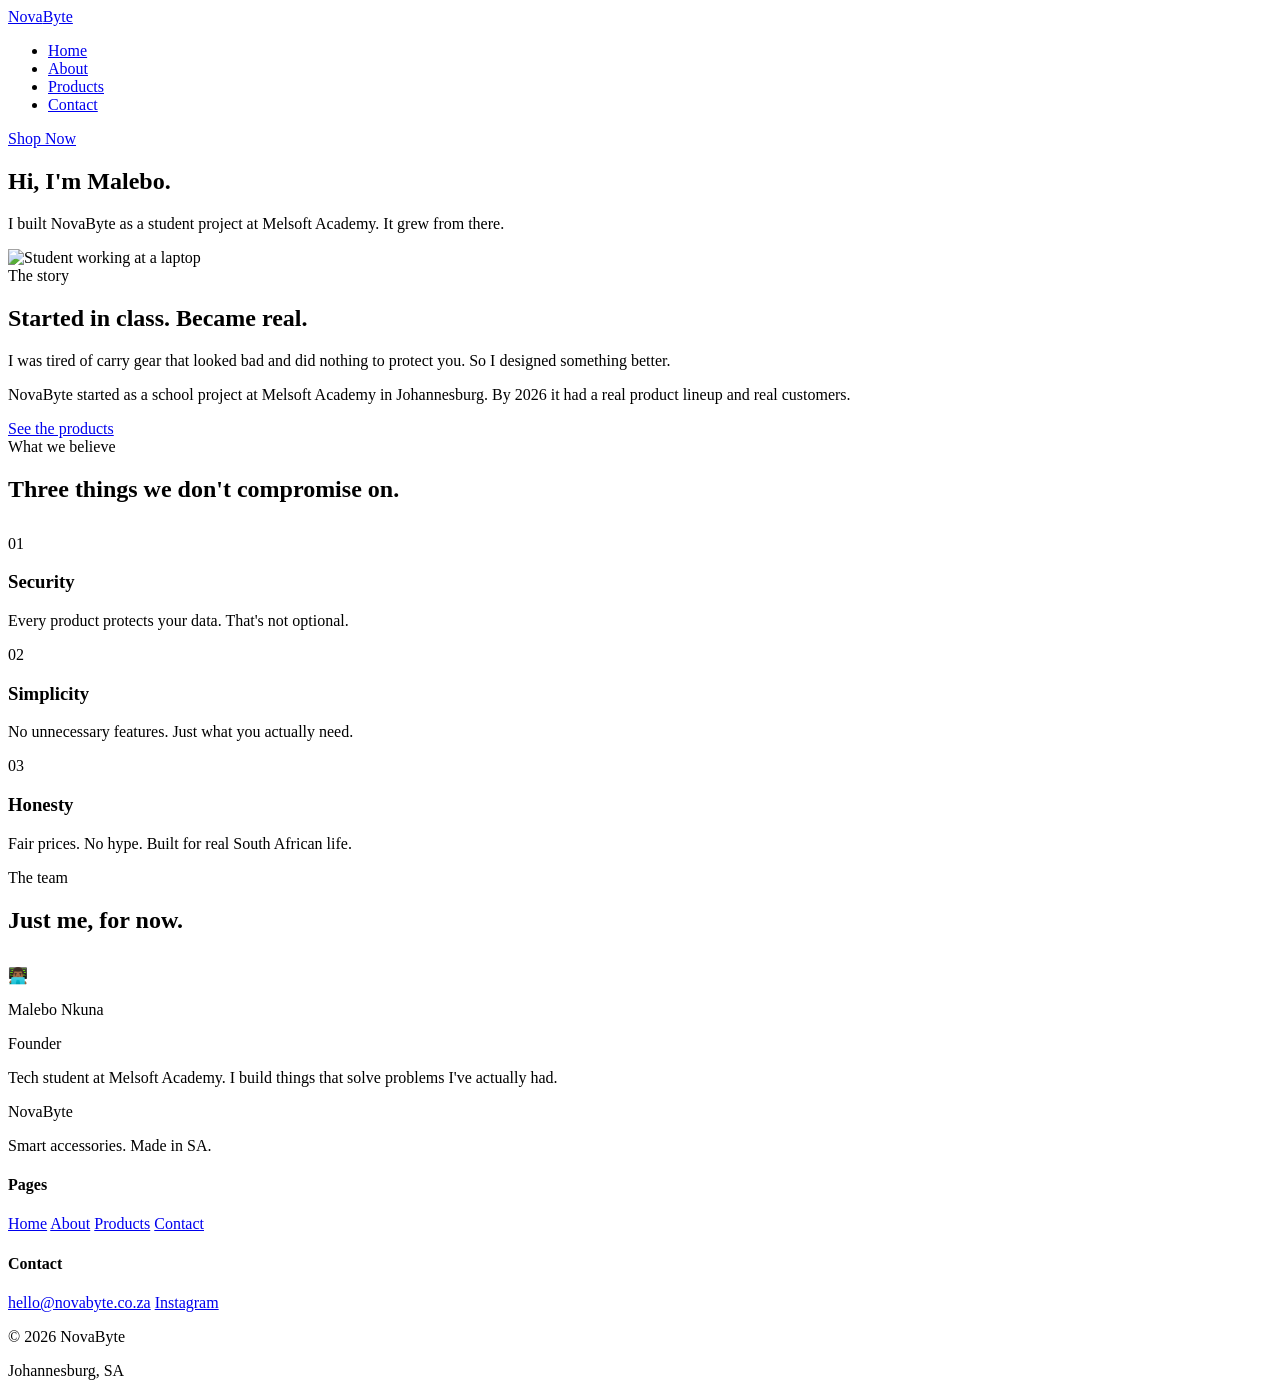
==== about.html @ 2d370640 "Initial website upload" ====
<!DOCTYPE html>
<html lang="en">
<head>
  <meta charset="UTF-8">
  <meta name="viewport" content="width=device-width, initial-scale=1.0">
  <title>About — NovaByte</title>
  <link rel="stylesheet" href="css/styles.css">
</head>
<body>

  <header class="site-header">
    <div class="container">
      <nav class="nav">
        <a href="index.html" class="nav-logo">Nova<span>Byte</span></a>
        <ul class="nav-links">
          <li><a href="index.html">Home</a></li>
          <li><a href="about.html" class="active">About</a></li>
          <li><a href="services.html">Products</a></li>
          <li><a href="contact.html">Contact</a></li>
        </ul>
        <a href="services.html" class="nav-cta">Shop Now</a>
      </nav>
    </div>
  </header>

  <main>

    <!-- Page heading -->
    <section class="page-hero">
      <div class="container">
        <h1>Hi, I'm Malebo.</h1>
        <p>I built NovaByte as a student project at Melsoft Academy. It grew from there.</p>
      </div>
    </section>

    <!-- Story -->
    <section class="section">
      <div class="container">
        <div class="story-grid">

          <div class="story-image">
            <img src="https://images.unsplash.com/photo-1517245386807-bb43f82c33c4?w=700&q=80" alt="Student working at a laptop">
          </div>

          <div class="story-text">
            <span class="section-label">The story</span>
            <h2>Started in class. Became real.</h2>
            <p>I was tired of carry gear that looked bad and did nothing to protect you. So I designed something better.</p>
            <p>NovaByte started as a school project at Melsoft Academy in Johannesburg. By 2026 it had a real product lineup and real customers.</p>
            <a href="services.html" class="btn-green" style="margin-top: 0.5rem;">See the products</a>
          </div>

        </div>
      </div>
    </section>

    <!-- Values -->
    <section class="section-white">
      <div class="container">
        <span class="section-label">What we believe</span>
        <h2>Three things we don't compromise on.</h2>

        <div style="margin-top: 2rem;">
          <div class="values-grid">
            <div class="value-card">
              <p class="value-number">01</p>
              <h3>Security</h3>
              <p>Every product protects your data. That's not optional.</p>
            </div>
            <div class="value-card">
              <p class="value-number">02</p>
              <h3>Simplicity</h3>
              <p>No unnecessary features. Just what you actually need.</p>
            </div>
            <div class="value-card">
              <p class="value-number">03</p>
              <h3>Honesty</h3>
              <p>Fair prices. No hype. Built for real South African life.</p>
            </div>
          </div>
        </div>
      </div>
    </section>

    <!-- Team -->
    <section class="section">
      <div class="container">
        <span class="section-label">The team</span>
        <h2>Just me, for now.</h2>

        <div style="margin-top: 2rem;">
          <div class="team-card" style="margin: 0 auto;">
            <div class="team-avatar">👨🏾‍💻</div>
            <p class="team-name">Malebo Nkuna</p>
            <p class="team-role">Founder</p>
            <p class="team-bio">Tech student at Melsoft Academy. I build things that solve problems I've actually had.</p>
          </div>
        </div>
      </div>
    </section>

  </main>

  <footer class="site-footer">
    <div class="container">
      <div class="footer-columns">
        <div class="footer-brand">
          <span class="nav-logo">Nova<span>Byte</span></span>
          <p>Smart accessories. Made in SA.</p>
        </div>
        <div class="footer-col">
          <h4>Pages</h4>
          <a href="index.html">Home</a>
          <a href="about.html">About</a>
          <a href="services.html">Products</a>
          <a href="contact.html">Contact</a>
        </div>
        <div class="footer-col">
          <h4>Contact</h4>
          <a href="mailto:hello@novabyte.co.za">hello@novabyte.co.za</a>
          <a href="#">Instagram</a>
        </div>
      </div>
      <div class="footer-bottom">
        <p>&copy; 2026 NovaByte</p>
        <p>Johannesburg, SA</p>
      </div>
    </div>
  </footer>

</body>
</html>
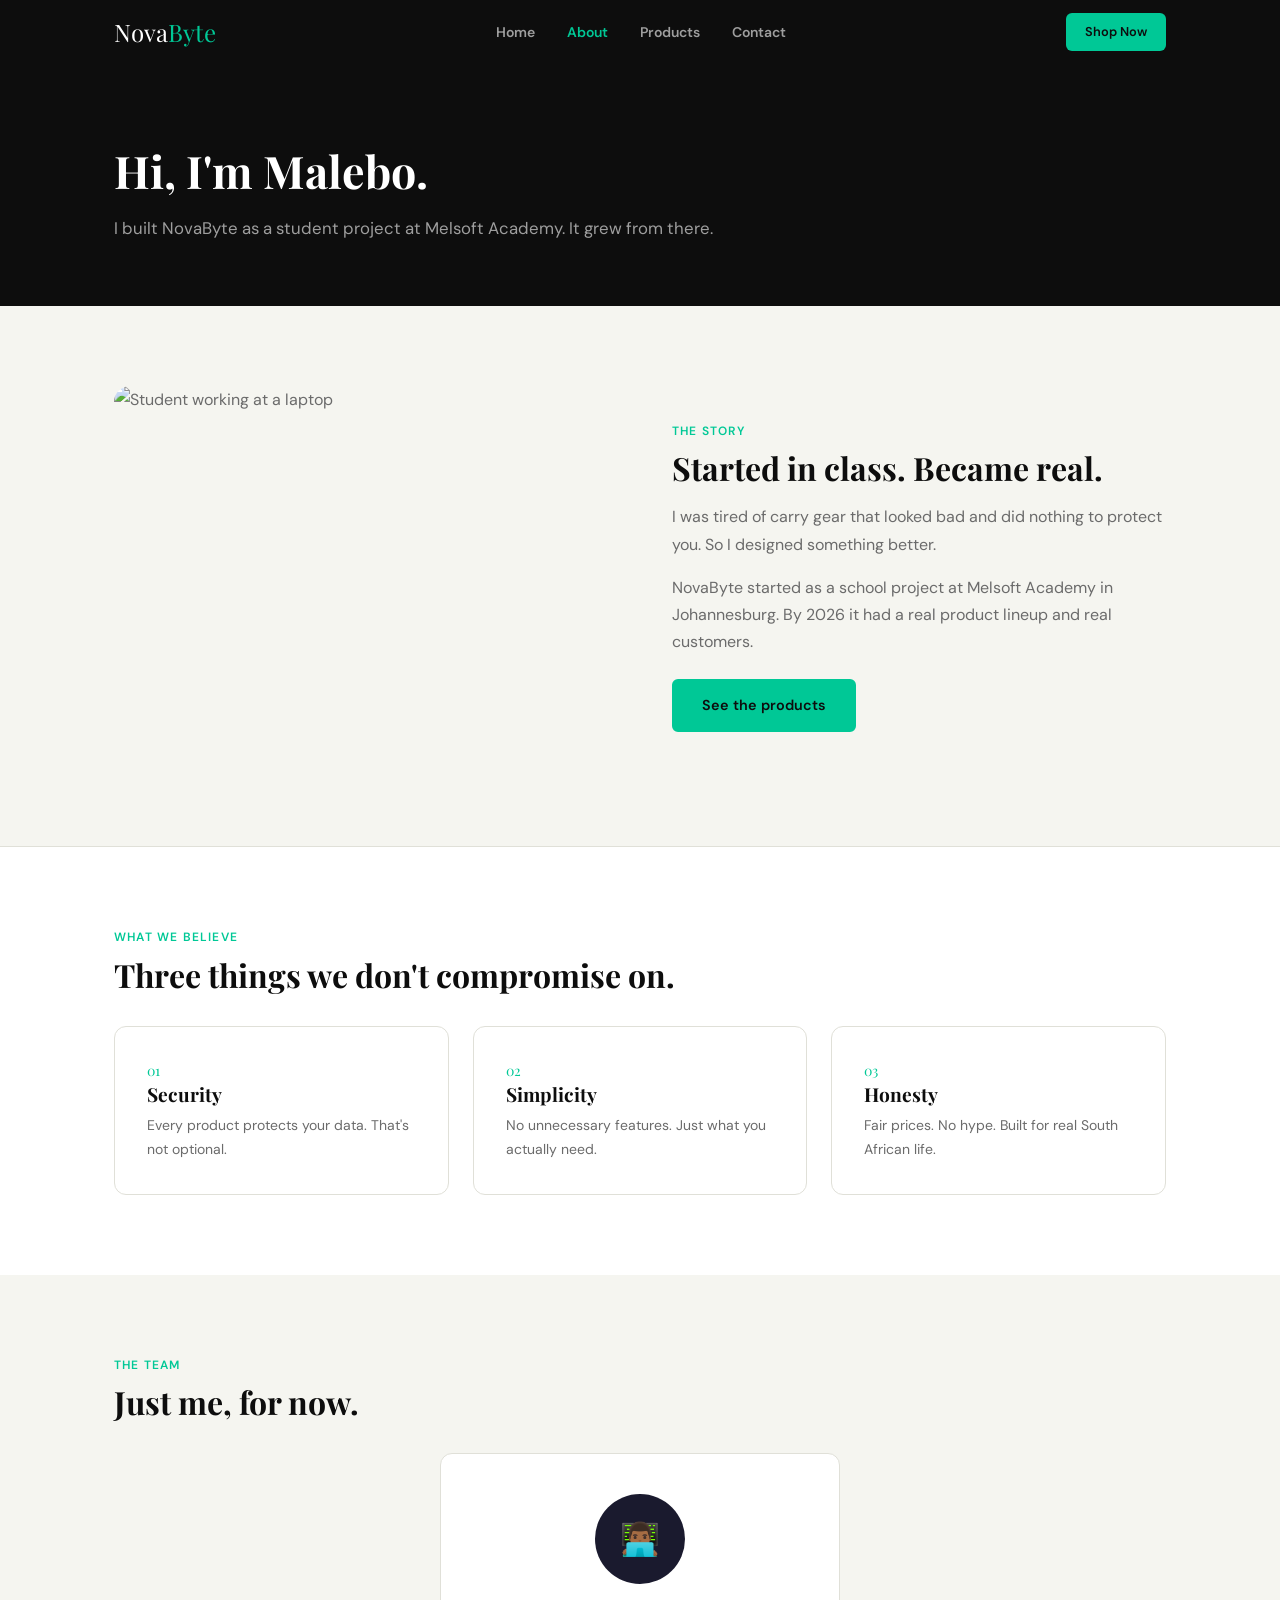
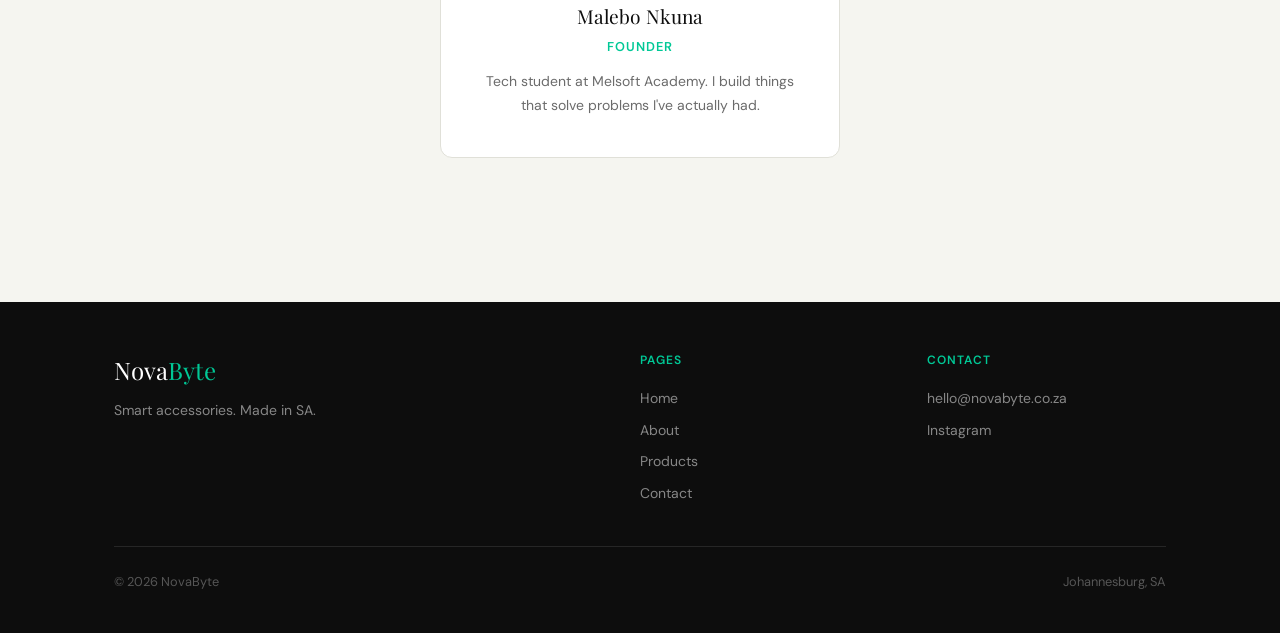
==== commit 4a4f79a5: "Fix stylesheet link in about.html" ====
--- a/about.html
+++ b/about.html
@@ -4,7 +4,7 @@
   <meta charset="UTF-8">
   <meta name="viewport" content="width=device-width, initial-scale=1.0">
   <title>About — NovaByte</title>
-  <link rel="stylesheet" href="css/styles.css">
+  <link rel="stylesheet" href="styles.css">
 </head>
 <body>
 
--- a/styles.css
+++ b/styles.css
@@ -0,0 +1,863 @@
+/* =============================================
+   NovaByte - Main Stylesheet
+   This is the ONE CSS file that styles ALL
+   4 pages of the website. Every page links
+   to this file using:
+   <link rel="stylesheet" href="css/styles.css">
+   ============================================= */
+
+/* This loads the two fonts we use from Google.
+   Playfair Display = fancy headings font
+   DM Sans = clean readable body font
+   If there is no internet, the browser will
+   just use a default font instead — that is fine */
+@import url('https://fonts.googleapis.com/css2?family=Playfair+Display:wght@700&family=DM+Sans:wght@400;600&display=swap');
+
+
+/* =============================================
+   COLOUR VARIABLES
+   Instead of typing the same colour code over
+   and over, we save them here as variables.
+   To use one you write: var(--color-green)
+   ============================================= */
+:root {
+  --color-black:    #0D0D0D;   /* very dark — used for header and footer */
+  --color-green:    #00C896;   /* bright teal-green — our brand colour */
+  --color-white:    #FFFFFF;   /* pure white */
+  --color-offwhite: #F5F5F0;   /* slightly warm white — page background */
+  --color-grey:     #6B6B6B;   /* medium grey — paragraph text */
+  --color-border:   #E0E0D8;   /* light grey — card borders and dividers */
+
+  --font-heading: 'Playfair Display', Georgia, serif;
+  --font-body:    'DM Sans', Arial, sans-serif;
+}
+
+
+/* =============================================
+   RESET
+   Browsers add their own default spacing.
+   This removes all of that so we start clean.
+   ============================================= */
+* {
+  margin: 0;
+  padding: 0;
+  box-sizing: border-box;
+}
+
+a {
+  text-decoration: none;
+  color: inherit;
+}
+
+ul {
+  list-style: none;
+}
+
+img {
+  max-width: 100%;
+  display: block;
+}
+
+
+/* =============================================
+   BASE BODY STYLES
+   ============================================= */
+body {
+  font-family: var(--font-body);
+  font-size: 16px;
+  line-height: 1.7;
+  background-color: var(--color-offwhite);
+  color: var(--color-grey);
+}
+
+h1, h2, h3 {
+  font-family: var(--font-heading);
+  color: var(--color-black);
+  line-height: 1.2;
+}
+
+h1 { font-size: 2.8rem; }
+h2 { font-size: 2rem; }
+h3 { font-size: 1.2rem; }
+
+p { margin-bottom: 1rem; }
+
+
+/* =============================================
+   CONTAINER
+   Centres content and limits max width
+   ============================================= */
+.container {
+  max-width: 1100px;
+  margin: 0 auto;
+  padding: 0 1.5rem;
+}
+
+
+/* =============================================
+   BUTTONS
+   ============================================= */
+.btn-green {
+  display: inline-block;
+  background-color: var(--color-green);
+  color: var(--color-black);
+  font-family: var(--font-body);
+  font-weight: 600;
+  font-size: 0.9rem;
+  padding: 0.75rem 1.75rem;
+  border-radius: 6px;
+  border: 2px solid var(--color-green);
+  cursor: pointer;
+}
+
+.btn-green:hover {
+  background-color: #009E78;
+  border-color: #009E78;
+}
+
+.btn-outline {
+  display: inline-block;
+  background-color: transparent;
+  color: var(--color-white);
+  font-family: var(--font-body);
+  font-weight: 600;
+  font-size: 0.9rem;
+  padding: 0.75rem 1.75rem;
+  border-radius: 6px;
+  border: 2px solid var(--color-white);
+  cursor: pointer;
+}
+
+.btn-outline:hover {
+  background-color: var(--color-white);
+  color: var(--color-black);
+}
+
+.btn-small {
+  display: inline-block;
+  background-color: transparent;
+  color: var(--color-black);
+  font-family: var(--font-body);
+  font-weight: 600;
+  font-size: 0.8rem;
+  padding: 0.4rem 1rem;
+  border-radius: 6px;
+  border: 2px solid var(--color-black);
+}
+
+.btn-small:hover {
+  background-color: var(--color-black);
+  color: var(--color-white);
+}
+
+
+/* =============================================
+   HEADER AND NAVIGATION
+   Sticky header — stays at top when scrolling.
+   Flexbox puts logo left, links right.
+   ============================================= */
+.site-header {
+  background-color: var(--color-black);
+  position: sticky;
+  top: 0;
+  z-index: 100;
+}
+
+.nav {
+  display: flex;
+  align-items: center;
+  justify-content: space-between;
+  height: 64px;
+}
+
+.nav-logo {
+  font-family: var(--font-heading);
+  font-size: 1.5rem;
+  color: var(--color-white);
+}
+
+.nav-logo span {
+  color: var(--color-green);
+}
+
+.nav-links {
+  display: flex;
+  gap: 2rem;
+}
+
+.nav-links a {
+  font-size: 0.875rem;
+  font-weight: 600;
+  color: rgba(255,255,255,0.6);
+}
+
+.nav-links a:hover {
+  color: var(--color-white);
+}
+
+/* The current page link turns green */
+.nav-links a.active {
+  color: var(--color-green);
+}
+
+.nav-cta {
+  background-color: var(--color-green);
+  color: var(--color-black);
+  font-weight: 600;
+  font-size: 0.8rem;
+  padding: 0.5rem 1.2rem;
+  border-radius: 6px;
+}
+
+.nav-cta:hover {
+  background-color: #009E78;
+}
+
+
+/* =============================================
+   FOOTER
+   Three columns using flexbox
+   ============================================= */
+.site-footer {
+  background-color: var(--color-black);
+  padding: 3rem 0 1.5rem;
+  margin-top: 4rem;
+}
+
+.footer-columns {
+  display: flex;
+  gap: 3rem;
+  margin-bottom: 2rem;
+}
+
+.footer-brand {
+  flex: 2;
+}
+
+.footer-brand p {
+  color: rgba(255,255,255,0.5);
+  font-size: 0.875rem;
+  margin-top: 0.5rem;
+}
+
+.footer-col {
+  flex: 1;
+}
+
+.footer-col h4 {
+  font-family: var(--font-body);
+  font-size: 0.75rem;
+  font-weight: 600;
+  letter-spacing: 0.08em;
+  text-transform: uppercase;
+  color: var(--color-green);
+  margin-bottom: 1rem;
+}
+
+.footer-col a {
+  display: block;
+  font-size: 0.875rem;
+  color: rgba(255,255,255,0.5);
+  margin-bottom: 0.5rem;
+}
+
+.footer-col a:hover {
+  color: var(--color-white);
+}
+
+.footer-bottom {
+  border-top: 1px solid rgba(255,255,255,0.1);
+  padding-top: 1.5rem;
+  display: flex;
+  justify-content: space-between;
+  font-size: 0.8rem;
+  color: rgba(255,255,255,0.3);
+}
+
+
+/* =============================================
+   SECTION UTILITIES
+   .section = adds padding above and below
+   .section-white = white background
+   .section-dark = black background
+   ============================================= */
+.section {
+  padding: 5rem 0;
+}
+
+.section-white {
+  background-color: var(--color-white);
+  border-top: 1px solid var(--color-border);
+  padding: 5rem 0;
+}
+
+.section-dark {
+  background-color: var(--color-black);
+  padding: 5rem 0;
+}
+
+.section-dark h2 { color: var(--color-white); }
+.section-dark p  { color: rgba(255,255,255,0.6); }
+
+/* Small green uppercase label above headings */
+.section-label {
+  display: block;
+  font-size: 0.75rem;
+  font-weight: 600;
+  letter-spacing: 0.1em;
+  text-transform: uppercase;
+  color: var(--color-green);
+  margin-bottom: 0.5rem;
+}
+
+/* Subtext below a heading */
+.section-sub {
+  color: var(--color-grey);
+  font-size: 1.05rem;
+  margin-top: 0.5rem;
+  max-width: 55ch;
+}
+
+
+/* =============================================
+   HOME PAGE — HERO
+   Dark section with text on the left
+   ============================================= */
+.hero {
+  background-color: #1A1A2E;
+  padding: 7rem 0;
+}
+
+.hero-content {
+  max-width: 600px;
+}
+
+.hero-badge {
+  display: inline-block;
+  font-size: 0.75rem;
+  font-weight: 600;
+  letter-spacing: 0.1em;
+  text-transform: uppercase;
+  color: var(--color-green);
+  border: 1px solid rgba(0,200,150,0.4);
+  padding: 0.3rem 0.9rem;
+  border-radius: 100px;
+  margin-bottom: 1.5rem;
+}
+
+.hero h1 {
+  color: var(--color-white);
+  margin-bottom: 1.25rem;
+}
+
+/* The word "smarter" is italicised and green */
+.hero h1 em {
+  font-style: italic;
+  color: var(--color-green);
+}
+
+.hero p {
+  color: rgba(255,255,255,0.6);
+  font-size: 1.1rem;
+  margin-bottom: 2rem;
+}
+
+.hero-buttons {
+  display: flex;
+  gap: 1rem;
+}
+
+
+/* =============================================
+   HOME PAGE — FEATURES STRIP
+   Three boxes side by side, white background
+   ============================================= */
+.features {
+  background-color: var(--color-white);
+  border-bottom: 1px solid var(--color-border);
+  padding: 3rem 0;
+}
+
+.features-grid {
+  display: flex;
+  gap: 0;
+}
+
+.feature-item {
+  flex: 1;
+  text-align: center;
+  padding: 2rem;
+  border-right: 1px solid var(--color-border);
+}
+
+.feature-item:last-child {
+  border-right: none;
+}
+
+.feature-icon {
+  width: 50px;
+  height: 50px;
+  background-color: rgba(0,200,150,0.12);
+  border-radius: 12px;
+  display: flex;
+  align-items: center;
+  justify-content: center;
+  margin: 0 auto 1rem;
+  font-size: 1.4rem;
+}
+
+.feature-item h3 { font-size: 1rem; margin-bottom: 0.4rem; }
+.feature-item p  { font-size: 0.875rem; margin-bottom: 0; }
+
+
+/* =============================================
+   PRODUCT CARDS
+   White cards with image on top, text below.
+   flex-wrap makes them wrap to a new row on
+   smaller screens automatically.
+   ============================================= */
+.products-grid {
+  display: flex;
+  flex-wrap: wrap;
+  gap: 1.5rem;
+}
+
+.product-card {
+  flex: 1 1 220px;
+  background-color: var(--color-white);
+  border: 1px solid var(--color-border);
+  border-radius: 12px;
+  overflow: hidden;
+}
+
+.product-card-image {
+  height: 200px;
+  overflow: hidden;
+}
+
+/* object-fit: cover crops the image to fill the box without stretching */
+.product-card-image img {
+  width: 100%;
+  height: 100%;
+  object-fit: cover;
+}
+
+.product-card-body {
+  padding: 1.25rem;
+}
+
+.product-card-name {
+  font-family: var(--font-heading);
+  font-size: 1rem;
+  color: var(--color-black);
+  margin-bottom: 0.3rem;
+}
+
+.product-card-desc {
+  font-size: 0.85rem;
+  margin-bottom: 1rem;
+}
+
+/* Price and button on the same line */
+.product-card-footer {
+  display: flex;
+  justify-content: space-between;
+  align-items: center;
+}
+
+.product-price {
+  font-size: 1.1rem;
+  font-weight: 600;
+  color: var(--color-black);
+}
+
+
+/* =============================================
+   TRUST BAR — dark strip with small badges
+   ============================================= */
+.trust-bar {
+  background-color: var(--color-black);
+  padding: 1.25rem 0;
+}
+
+.trust-items {
+  display: flex;
+  justify-content: center;
+  gap: 3rem;
+  flex-wrap: wrap;
+}
+
+.trust-item {
+  font-size: 0.8rem;
+  font-weight: 600;
+  letter-spacing: 0.06em;
+  text-transform: uppercase;
+  color: rgba(255,255,255,0.45);
+  display: flex;
+  align-items: center;
+  gap: 0.5rem;
+}
+
+.trust-item span { color: var(--color-green); }
+
+
+/* =============================================
+   PAGE HERO (About / Products / Contact pages)
+   Dark top section on inner pages
+   ============================================= */
+.page-hero {
+  background-color: var(--color-black);
+  padding: 5rem 0 4rem;
+}
+
+.page-hero h1 {
+  color: var(--color-white);
+  margin-bottom: 1rem;
+  max-width: 18ch;
+}
+
+.page-hero p {
+  color: rgba(255,255,255,0.6);
+  font-size: 1.05rem;
+  max-width: 50ch;
+  margin-bottom: 0;
+}
+
+
+/* =============================================
+   ABOUT PAGE — STORY (image + text side by side)
+   ============================================= */
+.story-grid {
+  display: flex;
+  gap: 4rem;
+  align-items: center;
+}
+
+.story-image {
+  flex: 1;
+  border-radius: 16px;
+  overflow: hidden;
+  min-height: 380px;
+}
+
+.story-image img {
+  width: 100%;
+  height: 100%;
+  object-fit: cover;
+}
+
+.story-text {
+  flex: 1;
+}
+
+.story-text h2 { margin-bottom: 1rem; }
+
+
+/* =============================================
+   ABOUT PAGE — STATS ROW
+   ============================================= */
+.stats-row {
+  display: flex;
+  gap: 2rem;
+  text-align: center;
+  margin-top: 2.5rem;
+}
+
+.stat { flex: 1; }
+
+.stat-number {
+  font-family: var(--font-heading);
+  font-size: 3rem;
+  font-weight: 700;
+  color: var(--color-green);
+}
+
+.stat p {
+  font-size: 0.875rem;
+  color: rgba(255,255,255,0.5);
+  margin-bottom: 0;
+}
+
+
+/* =============================================
+   ABOUT PAGE — VALUES CARDS
+   ============================================= */
+.values-grid {
+  display: flex;
+  gap: 1.5rem;
+}
+
+.value-card {
+  flex: 1;
+  background-color: var(--color-white);
+  border: 1px solid var(--color-border);
+  border-radius: 12px;
+  padding: 2rem;
+}
+
+.value-number {
+  font-family: var(--font-heading);
+  font-size: 2.5rem;
+  color: var(--color-green);
+  margin-bottom: 0.75rem;
+}
+
+.value-card h3 { margin-bottom: 0.5rem; }
+.value-card p  { font-size: 0.875rem; margin-bottom: 0; }
+
+
+/* =============================================
+   ABOUT PAGE — TEAM CARD
+   Single centred card for Malebo
+   ============================================= */
+.team-card {
+  background-color: var(--color-white);
+  border: 1px solid var(--color-border);
+  border-radius: 12px;
+  padding: 2.5rem;
+  max-width: 400px;
+  text-align: center;
+}
+
+.team-avatar {
+  width: 90px;
+  height: 90px;
+  border-radius: 50%;
+  overflow: hidden;
+  margin: 0 auto 1rem;
+  background-color: #1A1A2E;
+  display: flex;
+  align-items: center;
+  justify-content: center;
+  font-size: 2rem;
+}
+
+.team-name {
+  font-family: var(--font-heading);
+  font-size: 1.2rem;
+  color: var(--color-black);
+  margin-bottom: 0.2rem;
+}
+
+.team-role {
+  font-size: 0.8rem;
+  font-weight: 600;
+  letter-spacing: 0.08em;
+  text-transform: uppercase;
+  color: var(--color-green);
+  margin-bottom: 0.75rem;
+}
+
+.team-bio {
+  font-size: 0.875rem;
+  margin-bottom: 0;
+}
+
+
+/* =============================================
+   PRODUCTS PAGE — SPECS LIST
+   CSS adds a green tick before each list item
+   ============================================= */
+.specs-list {
+  margin: 0.75rem 0 1.25rem;
+  padding: 0;
+}
+
+.specs-list li {
+  font-size: 0.8rem;
+  color: var(--color-grey);
+  padding: 0.3rem 0 0.3rem 1.2rem;
+  border-bottom: 1px solid var(--color-border);
+  position: relative;
+}
+
+.specs-list li::before {
+  content: '✓';
+  position: absolute;
+  left: 0;
+  color: var(--color-green);
+  font-weight: 700;
+}
+
+.product-badge {
+  display: inline-block;
+  font-size: 0.7rem;
+  font-weight: 600;
+  letter-spacing: 0.07em;
+  text-transform: uppercase;
+  background-color: rgba(0,200,150,0.12);
+  color: #007A5E;
+  padding: 0.25rem 0.7rem;
+  border-radius: 100px;
+  margin-bottom: 0.75rem;
+}
+
+
+/* =============================================
+   CONTACT PAGE — TWO COLUMN LAYOUT
+   ============================================= */
+.contact-grid {
+  display: flex;
+  gap: 4rem;
+  align-items: flex-start;
+}
+
+.contact-info { flex: 1; }
+.contact-info h2 { margin-bottom: 0.75rem; }
+.contact-info > p { margin-bottom: 2rem; }
+
+.contact-detail {
+  display: flex;
+  gap: 1rem;
+  margin-bottom: 1.5rem;
+  align-items: flex-start;
+}
+
+.contact-icon {
+  width: 44px;
+  height: 44px;
+  min-width: 44px;
+  background-color: rgba(0,200,150,0.1);
+  border-radius: 8px;
+  display: flex;
+  align-items: center;
+  justify-content: center;
+  font-size: 1.2rem;
+}
+
+.contact-label {
+  font-size: 0.75rem;
+  font-weight: 600;
+  letter-spacing: 0.08em;
+  text-transform: uppercase;
+  color: var(--color-green);
+  display: block;
+  margin-bottom: 0.2rem;
+}
+
+.contact-value {
+  font-size: 0.95rem;
+  color: var(--color-black);
+}
+
+
+/* =============================================
+   CONTACT PAGE — FORM
+   ============================================= */
+.contact-form {
+  flex: 1.4;
+  background-color: var(--color-white);
+  border: 1px solid var(--color-border);
+  border-radius: 16px;
+  padding: 2.5rem;
+}
+
+.contact-form h2 {
+  font-size: 1.4rem;
+  margin-bottom: 1.75rem;
+}
+
+.form-group {
+  margin-bottom: 1.25rem;
+}
+
+.form-group label {
+  display: block;
+  font-size: 0.8rem;
+  font-weight: 600;
+  text-transform: uppercase;
+  letter-spacing: 0.07em;
+  color: var(--color-black);
+  margin-bottom: 0.4rem;
+}
+
+.form-group input,
+.form-group textarea,
+.form-group select {
+  width: 100%;
+  font-family: var(--font-body);
+  font-size: 0.95rem;
+  color: var(--color-black);
+  background-color: var(--color-offwhite);
+  border: 1px solid var(--color-border);
+  border-radius: 6px;
+  padding: 0.75rem 1rem;
+}
+
+/* Green glow when a field is focused */
+.form-group input:focus,
+.form-group textarea:focus,
+.form-group select:focus {
+  outline: none;
+  border-color: var(--color-green);
+  box-shadow: 0 0 0 3px rgba(0,200,150,0.15);
+}
+
+.form-group textarea {
+  min-height: 140px;
+  resize: vertical;
+}
+
+/* Two inputs side by side */
+.form-row {
+  display: flex;
+  gap: 1rem;
+}
+
+.form-row .form-group { flex: 1; }
+
+.form-submit {
+  width: 100%;
+  padding: 0.9rem;
+  font-size: 1rem;
+  margin-top: 0.25rem;
+}
+
+
+/* =============================================
+   CTA BANNER
+   ============================================= */
+.cta-banner {
+  background-color: var(--color-black);
+  padding: 4rem 0;
+  text-align: center;
+}
+
+.cta-banner h2 { color: var(--color-white); margin-bottom: 0.75rem; }
+.cta-banner p  { color: rgba(255,255,255,0.5); margin-bottom: 1.5rem; }
+
+
+/* =============================================
+   RESPONSIVE — TABLET (768px and below)
+   Switch multi-column layouts to single column
+   ============================================= */
+@media (max-width: 768px) {
+
+  .nav-links { display: none; }
+
+  .features-grid    { flex-direction: column; }
+  .feature-item     { border-right: none; border-bottom: 1px solid var(--color-border); }
+
+  .story-grid       { flex-direction: column; gap: 2rem; }
+  .story-image      { min-height: 260px; width: 100%; }
+
+  .values-grid      { flex-direction: column; }
+  .footer-columns   { flex-direction: column; gap: 2rem; }
+  .contact-grid     { flex-direction: column; gap: 2rem; }
+}
+
+
+/* =============================================
+   RESPONSIVE — MOBILE (480px and below)
+   ============================================= */
+@media (max-width: 480px) {
+
+  h1 { font-size: 2rem; }
+  h2 { font-size: 1.5rem; }
+
+  .hero-buttons     { flex-direction: column; }
+  .product-card     { flex: 1 1 100%; }
+  .trust-items      { gap: 1rem; }
+  .form-row         { flex-direction: column; }
+  .contact-form     { padding: 1.5rem; }
+}
